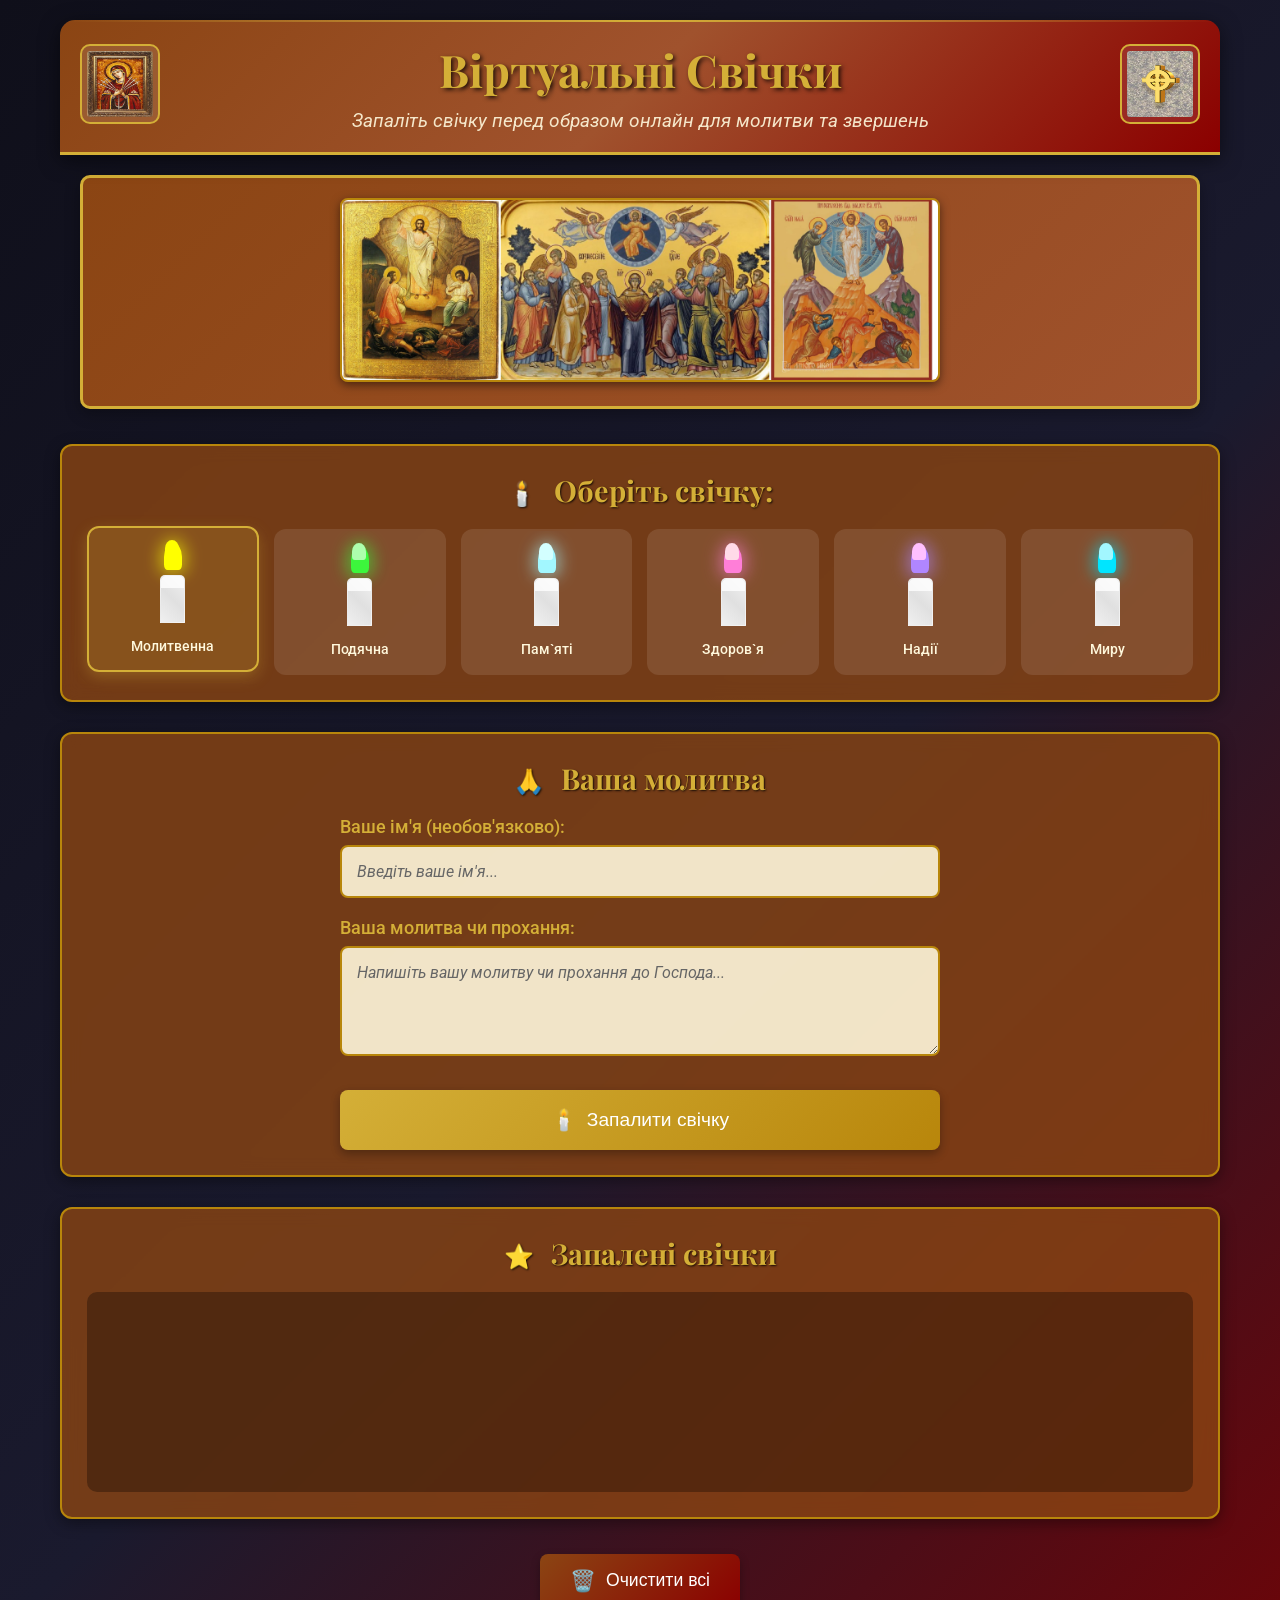
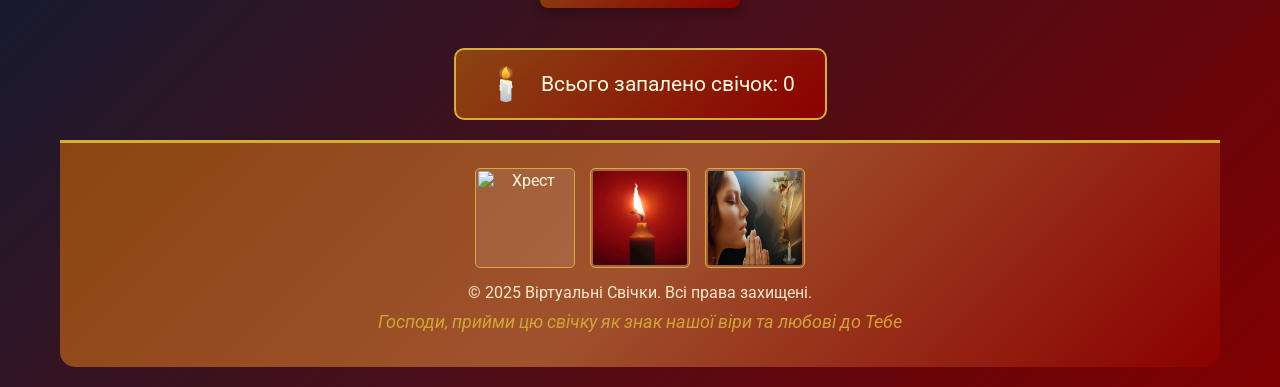
==== index.html @ 65f0df46 "Add files via upload" ====
<!DOCTYPE html>
<html lang="uk">
<head>
    <meta charset="UTF-8">
    <meta name="viewport" content="width=device-width, initial-scale=1.0">
    <title>Віртуальні Свічки - Онлайн Молитва</title>
    <link rel="stylesheet" href="style.css">
    <link href="https://fonts.googleapis.com/css2?family=Playfair+Display:wght@400;600;700&family=Roboto:wght@300;400;500&display=swap" rel="stylesheet">
</head>
<body>
    <div class="background-gif"></div>
    <div class="container">
        <header>
            <div class="header-content">
                <div class="icon-left">
                    <!-- Первая ікона-->
                    <img src="ikona.jpg" alt="Ікона" class="church-icon">
                </div>
                <div class="header-text">
                    <h1>Віртуальні Свічки</h1>
                    <p>Запаліть свічку перед образом онлайн для молитви та звершень</p>
                </div>
                <div class="icon-right">
                    <!-- Хрест 1-->
                    <img src="hrest2.gif" alt="Хрест" class="church-icon">
                </div>
            </div>
        </header>
        <main>
            <div class="icon-banner">
                <!-- Святой образ-->
                <img src="svytoiobraz.jpg" alt="Святий образ" class="holy-icon-gif">
            </div>

            <div class="candle-selection">
                <h2><span class="icon">🕯️</span> Оберіть свічку:</h2>
                <div class="candle-types" id="candleTypes">
                </div>
            </div>

            <div class="prayer-section">
                <div class="prayer-form">
                    <h3><span class="icon">🙏</span> Ваша молитва</h3>
                    <div class="form-group">
                        <label for="userName">Ваше ім'я (необов'язково):</label>
                        <input type="text" id="userName" placeholder="Введіть ваше ім'я...">
                    </div>
                    <div class="form-group">
                        <label for="candleMessage">Ваша молитва чи прохання:</label>
                        <textarea id="candleMessage" placeholder="Напишіть вашу молитву чи прохання до Господа..." rows="4"></textarea>
                    </div>
                    <button id="addCandleBtn" class="btn btn-prayer">
                        <span class="btn-icon">🕯️</span>
                        Запалити свічку
                    </button>
                </div>
            </div>

            <div class="candles-section">
                <h3><span class="icon">⭐</span> Запалені свічки</h3>
                <div class="candles-container" id="candlesContainer">
                </div>
            </div>

            <div class="controls">
                <button id="resetBtn" class="btn btn-secondary">
                    <span class="btn-icon">🗑️</span>
                    Очистити всі
                </button>
            </div>

            <div class="counter">
                <div class="counter-icon">🕯️</div>
                <p>Всього запалено свічок: <span id="candleCount">0</span></p>
            </div>
        </main>

        <footer>
            <div class="footer-content">
                <div class="footer-icons">
                    <!-- Три маленьких-->
                    <img src="hrest3.wbp.webp" alt="Хрест" class="small-icon">
                    <img src="candle.gif" alt="Свічка" class="small-icon">
                    <img src="swear.gif" alt="Молитва" class="small-icon">
                </div>
                <p>© 2025 Віртуальні Свічки. Всі права захищені.</p>
                <p class="prayer-text">Господи, прийми цю свічку як знак нашої віри та любові до Тебе</p>
            </div>
        </footer>
    </div>
    <script src="script.js"></script>
</body>
</html>
---- style.css ----
* {
    margin: 0;
    padding: 0;
    box-sizing: border-box;
}

:root {
    --gold: #D4AF37;
    --dark-gold: #B8860B;
    --wood: #8B4513;
    --light-wood: #A0522D;
    --dark-red: #8B0000;
    --maroon: #800000;
    --cream: #FFF8DC;
    --light-cream: #FFFEF0;
    --dark-blue: #1a1a2e;
    --darker-blue: #0f0f1a;
}

body {
    font-family: 'Roboto', sans-serif;
    background: linear-gradient(135deg, var(--darker-blue) 0%, var(--dark-blue) 50%, var(--maroon) 100%);
    color: var(--cream);
    min-height: 100vh;
    position: relative;
    overflow-x: hidden;
}

/* Фонова гіфка */
.background-gif {
    position: fixed;
    top: 0;
    left: 0;
    width: 100%;
    height: 100%;
    background: url('https://via.placeholder.com/1920x1080/1a1a2e/8B4513?text=Church+Background+GIF') center/cover no-repeat;
    opacity: 0.1;
    z-index: -1;
    pointer-events: none;
}

.container {
    max-width: 1200px;
    width: 100%;
    margin: 0 auto;
    display: flex;
    flex-direction: column;
    min-height: 100vh;
    position: relative;
    z-index: 1;
}

/* Хедер */
header {
    background: linear-gradient(135deg, var(--wood) 0%, var(--light-wood) 50%, var(--dark-red) 100%);
    margin: 20px 20px 0;
    padding: 20px;
    border-radius: 15px 15px 0 0;
    border-bottom: 3px solid var(--gold);
    box-shadow: 0 5px 20px rgba(0, 0, 0, 0.5);
    position: relative;
    overflow: hidden;
}

header::before {
    content: '';
    position: absolute;
    top: 0;
    left: 0;
    right: 0;
    height: 2px;
    background: linear-gradient(90deg, transparent, var(--gold), transparent);
}

.header-content {
    display: flex;
    align-items: center;
    justify-content: space-between;
    text-align: center;
}

.header-text h1 {
    font-family: 'Playfair Display', serif;
    font-size: 2.8rem;
    margin-bottom: 10px;
    color: var(--gold);
    text-shadow: 2px 2px 4px rgba(0, 0, 0, 0.8);
    font-weight: 700;
}

.header-text p {
    font-size: 1.2rem;
    opacity: 0.9;
    font-style: italic;
}

.church-icon {
    width: 80px;
    height: 80px;
    border-radius: 10px;
    border: 2px solid var(--gold);
    padding: 5px;
    background: rgba(255, 255, 255, 0.1);
}

/* Банер з іконою */
.icon-banner {
    background: linear-gradient(135deg, var(--wood) 0%, var(--light-wood) 100%);
    margin: 20px;
    padding: 20px;
    border-radius: 10px;
    text-align: center;
    border: 3px solid var(--gold);
    box-shadow: 0 5px 15px rgba(0, 0, 0, 0.3);
}

.holy-icon-gif {
    max-width: 600px;
    max-height: 600px;
    border-radius: 8px;
    border: 2px solid var(--dark-gold);
    box-shadow: 0 3px 10px rgba(0, 0, 0, 0.5);
}

/* Основні секції */
main {
    flex: 1;
    display: flex;
    flex-direction: column;
    padding: 0 20px;
}

.candle-selection, .prayer-section, .candles-section {
    background: rgba(139, 69, 19, 0.8);
    margin: 15px 0;
    padding: 25px;
    border-radius: 12px;
    border: 2px solid var(--dark-gold);
    box-shadow: 0 4px 15px rgba(0, 0, 0, 0.4);
    backdrop-filter: blur(10px);
}

.candle-selection h2, .prayer-section h3, .candles-section h3 {
    font-family: 'Playfair Display', serif;
    color: var(--gold);
    margin-bottom: 20px;
    text-align: center;
    font-size: 1.8rem;
    text-shadow: 1px 1px 2px rgba(0, 0, 0, 0.8);
}

.icon {
    margin-right: 10px;
    font-size: 1.5rem;
}

/* Вибор свічок */
.candle-types {
    display: grid;
    grid-template-columns: repeat(auto-fit, minmax(120px, 1fr));
    gap: 15px;
    margin-top: 20px;
}

.candle-type {
    display: flex;
    flex-direction: column;
    align-items: center;
    cursor: pointer;
    padding: 15px;
    border-radius: 12px;
    transition: all 0.3s ease;
    border: 2px solid transparent;
    background: rgba(255, 255, 255, 0.1);
    position: relative;
    overflow: hidden;
}

.candle-type::before {
    content: '';
    position: absolute;
    top: 0;
    left: -100%;
    width: 100%;
    height: 100%;
    background: linear-gradient(90deg, transparent, rgba(255, 255, 255, 0.2), transparent);
    transition: left 0.5s;
}

.candle-type:hover::before {
    left: 100%;
}

.candle-type:hover {
    transform: translateY(-5px);
    border-color: var(--gold);
    background: rgba(255, 215, 0, 0.1);
}

.candle-type.active {
    border-color: var(--gold);
    background: rgba(212, 175, 55, 0.2);
    transform: translateY(-3px);
    box-shadow: 0 5px 15px rgba(212, 175, 55, 0.3);
}

.candle-preview {
    position: relative;
    width: 50px;
    height: 80px;
    margin-bottom: 10px;
    display: flex;
    flex-direction: column;
    align-items: center;
    justify-content: flex-end;
}

.candle-flame-preview {
    width: 18px;
    height: 35px;
    border-radius: 50% 50% 20% 20%;
    position: relative;
    animation: church-flicker 2s infinite alternate;
    margin-bottom: 5px;
    filter: brightness(1.2);
}

.candle-body-preview {
    width: 25px;
    height: 60px;
    border-radius: 5px 5px 0 0;
    background: linear-gradient(45deg, #f0f0f0, #e0e0e0, #f0f0f0);
    position: relative;
    border: 1px solid rgba(255, 255, 255, 0.3);
}

.candle-body-preview::before {
    content: '';
    position: absolute;
    top: 0;
    left: 0;
    width: 100%;
    height: 12px;
    background: rgba(255, 255, 255, 0.8);
    border-radius: 5px 5px 0 0;
}

.candle-name {
    font-size: 0.9rem;
    text-align: center;
    font-weight: 500;
    color: var(--cream);
    margin-top: 5px;
}

/* Форма молитви */
.prayer-form {
    max-width: 600px;
    margin: 0 auto;
}

.form-group {
    margin-bottom: 20px;
}

.form-group label {
    display: block;
    margin-bottom: 8px;
    font-weight: 500;
    color: var(--gold);
    font-size: 1.1rem;
}

.form-group input,
.form-group textarea {
    width: 100%;
    padding: 15px;
    border-radius: 8px;
    border: 2px solid var(--dark-gold);
    background: rgba(255, 248, 220, 0.9);
    color: #333;
    font-size: 1rem;
    transition: all 0.3s;
    font-family: 'Roboto', sans-serif;
}

.form-group input:focus,
.form-group textarea:focus {
    outline: none;
    border-color: var(--gold);
    background: var(--light-cream);
    box-shadow: 0 0 10px rgba(212, 175, 55, 0.5);
}

.form-group input::placeholder,
.form-group textarea::placeholder {
    color: #666;
    font-style: italic;
}

/* Кнопки */
.btn {
    background: linear-gradient(135deg, var(--gold) 0%, var(--dark-gold) 100%);
    color: #fff;
    border: none;
    padding: 15px 30px;
    border-radius: 8px;
    font-size: 1.1rem;
    cursor: pointer;
    transition: all 0.3s;
    box-shadow: 0 4px 10px rgba(0, 0, 0, 0.3);
    font-weight: 500;
    display: inline-flex;
    align-items: center;
    justify-content: center;
    gap: 10px;
}

.btn:hover {
    background: linear-gradient(135deg, var(--dark-gold) 0%, var(--gold) 100%);
    transform: translateY(-2px);
    box-shadow: 0 6px 15px rgba(0, 0, 0, 0.4);
}

.btn-secondary {
    background: linear-gradient(135deg, var(--wood) 0%, var(--dark-red) 100%);
}

.btn-secondary:hover {
    background: linear-gradient(135deg, var(--dark-red) 0%, var(--wood) 100%);
}

.btn-prayer {
    width: 100%;
    font-size: 1.2rem;
    padding: 18px;
    margin-top: 10px;
}

.btn-icon {
    font-size: 1.3rem;
}

/* Контейнер свічок */
.candles-container {
    display: grid;
    grid-template-columns: repeat(auto-fill, minmax(80px, 1fr));
    gap: 25px;
    margin-top: 20px;
    padding: 20px;
    background: rgba(0, 0, 0, 0.3);
    border-radius: 10px;
    min-height: 200px;
    align-items: end;
}

.candle {
    position: relative;
    display: flex;
    flex-direction: column;
    align-items: center;
    transition: transform 0.3s;
    cursor: pointer;
}

.candle:hover {
    transform: translateY(-5px);
}

.candle-body {
    width: 25px;
    height: 80px;
    background: linear-gradient(45deg, #f0f0f0, #e0e0e0, #f0f0f0);
    border-radius: 5px 5px 0 0;
    position: relative;
    z-index: 1;
    border: 1px solid rgba(255, 255, 255, 0.3);
}

.candle-body::before {
    content: '';
    position: absolute;
    top: 0;
    left: 0;
    width: 100%;
    height: 15px;
    background: rgba(255, 255, 255, 0.8);
    border-radius: 5px 5px 0 0;
}

.candle-flame {
    width: 12px;
    height: 25px;
    border-radius: 50% 50% 20% 20%;
    position: relative;
    animation: church-flicker 1.5s infinite alternate;
    z-index: 2;
    margin-bottom: 5px;
    filter: brightness(1.1);
}

.candle-flame::before {
    content: '';
    position: absolute;
    top: -3px;
    left: 1px;
    width: 10px;
    height: 12px;
    border-radius: 50% 50% 20% 20%;
    animation: church-flicker-inner 1s infinite alternate;
}

.candle-info {
    position: absolute;
    bottom: -80px;
    background: rgba(0, 0, 0, 0.9);
    padding: 12px;
    border-radius: 8px;
    font-size: 0.8rem;
    max-width: 180px;
    text-align: center;
    opacity: 0;
    transition: opacity 0.3s;
    z-index: 10;
    border: 1px solid var(--gold);
    backdrop-filter: blur(5px);
}

.candle-info .name {
    font-weight: bold;
    color: var(--gold);
    margin-bottom: 5px;
    font-size: 0.9rem;
}

.candle-info .message {
    font-style: italic;
    line-height: 1.3;
    color: var(--cream);
}

.candle:hover .candle-info {
    opacity: 1;
}

/* Анімації */
@keyframes church-flicker {
    0%, 100% {
        transform: scaleY(1) translateY(0);
        filter: brightness(1.1);
    }
    25% {
        transform: scaleY(1.05) translateY(-1px);
        filter: brightness(1.2);
    }
    50% {
        transform: scaleY(0.95) translateY(1px);
        filter: brightness(1);
    }
    75% {
        transform: scaleY(1.1) translateY(-2px);
        filter: brightness(1.3);
    }
}

@keyframes church-flicker-inner {
    0%, 100% {
        opacity: 0.7;
        transform: scale(0.9);
    }
    50% {
        opacity: 1;
        transform: scale(1);
    }
}

/* Контроли та лічильник */
.controls {
    display: flex;
    justify-content: center;
    margin: 20px 0;
}

.counter {
    text-align: center;
    margin: 20px 0;
    font-size: 1.3rem;
    background: linear-gradient(135deg, var(--wood) 0%, var(--dark-red) 100%);
    padding: 15px 30px;
    border-radius: 10px;
    border: 2px solid var(--gold);
    display: inline-flex;
    align-items: center;
    gap: 15px;
    margin-left: auto;
    margin-right: auto;
}

.counter-icon {
    font-size: 2rem;
}

/* Футер */
footer {
    background: linear-gradient(135deg, var(--wood) 0%, var(--light-wood) 50%, var(--dark-red) 100%);
    margin: 0 20px 20px;
    padding: 25px;
    border-radius: 0 0 15px 15px;
    border-top: 3px solid var(--gold);
    text-align: center;
}

.footer-content p {
    margin: 10px 0;
    opacity: 0.9;
}

.prayer-text {
    font-style: italic;
    color: var(--gold);
    font-size: 1.1rem;
    margin-top: 15px;
}

.footer-icons {
    display: flex;
    justify-content: center;
    gap: 15px;
    margin-bottom: 15px;
    
}
.small-icon {
    width: 100px;
    height: 100px;
    border-radius: 5px;
    border: 1px solid var(--gold);
    padding: 2px;
    background: rgba(255, 255, 255, 0.1);
}

/* Адаптивність */
@media (max-width: 768px) {
    .header-content {
        flex-direction: column;
        gap: 15px;
    }
    
    .header-text h1 {
        font-size: 2.2rem;
    }
    
    .candle-types {
        grid-template-columns: repeat(auto-fit, minmax(100px, 1fr));
        gap: 10px;
    }
    
    .candle-preview {
        width: 40px;
        height: 65px;
    }
    
    .candle-flame-preview {
        width: 15px;
        height: 28px;
    }
    
    .candle-body-preview {
        width: 20px;
        height: 50px;
    }
    
    .candles-container {
        grid-template-columns: repeat(auto-fill, minmax(60px, 1fr));
        gap: 15px;
    }
}
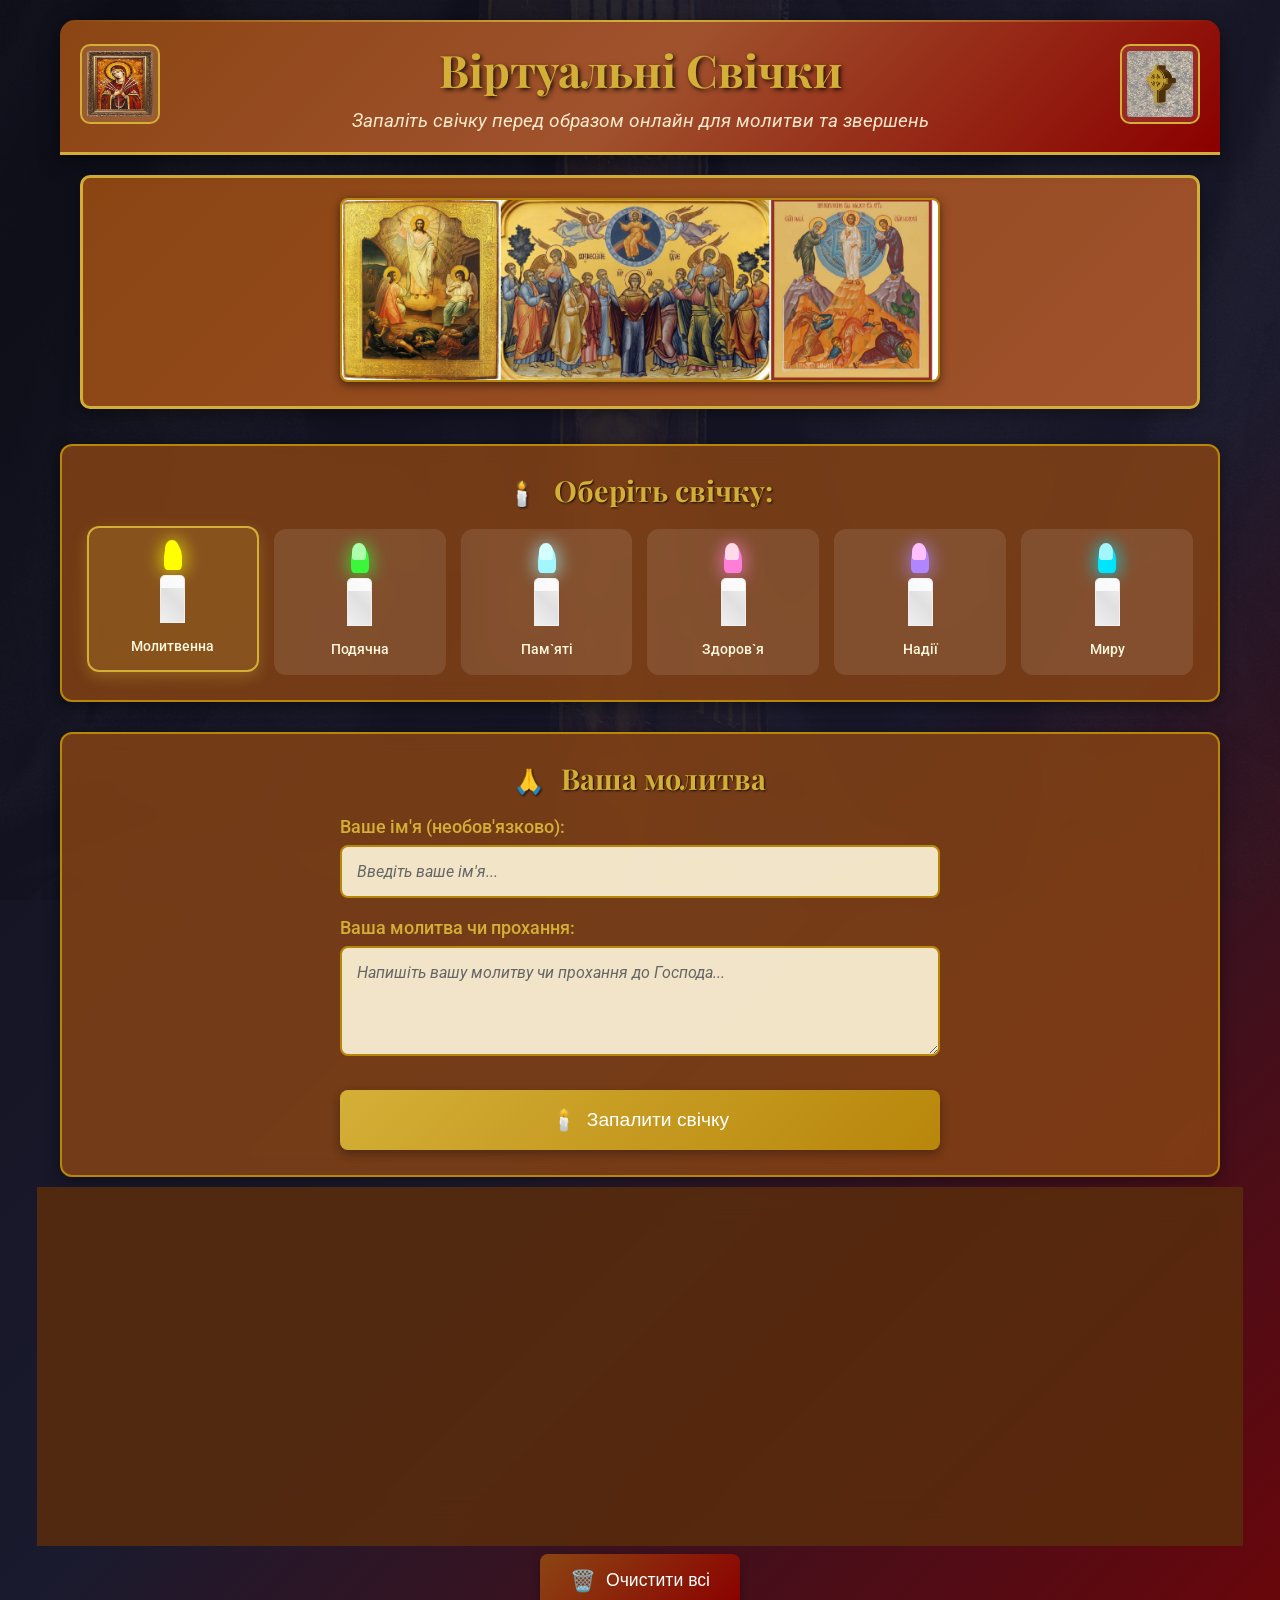
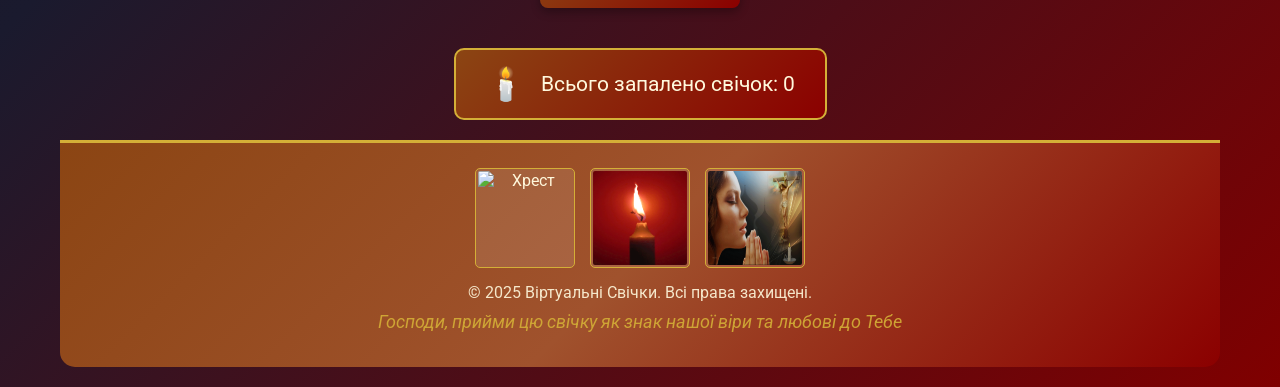
==== commit f126668a: "Add files via upload" ====
--- a/index.html
+++ b/index.html
@@ -14,7 +14,7 @@
             <div class="header-content">
                 <div class="icon-left">
                     <!-- Первая ікона-->
-                    <img src="ikona.jpg" alt="Ікона" class="church-icon">
+                    <img src="images/ikona.jpg" alt="Ікона" class="church-icon">
                 </div>
                 <div class="header-text">
                     <h1>Віртуальні Свічки</h1>
@@ -22,14 +22,14 @@
                 </div>
                 <div class="icon-right">
                     <!-- Хрест 1-->
-                    <img src="hrest2.gif" alt="Хрест" class="church-icon">
+                    <img src="images/hrest2.gif" alt="Хрест" class="church-icon">
                 </div>
             </div>
         </header>
         <main>
             <div class="icon-banner">
                 <!-- Святой образ-->
-                <img src="svytoiobraz.jpg" alt="Святий образ" class="holy-icon-gif">
+                <img src="images/svytoiobraz.jpg" alt="Святий образ" class="holy-icon-gif">
             </div>
 
             <div class="candle-selection">
@@ -79,9 +79,9 @@
             <div class="footer-content">
                 <div class="footer-icons">
                     <!-- Три маленьких-->
-                    <img src="hrest3.wbp.webp" alt="Хрест" class="small-icon">
-                    <img src="candle.gif" alt="Свічка" class="small-icon">
-                    <img src="swear.gif" alt="Молитва" class="small-icon">
+                    <img src="images/hrest3.wbp.webp" alt="Хрест" class="small-icon">
+                    <img src="images/candle.gif" alt="Свічка" class="small-icon">
+                    <img src="images/swear.gif" alt="Молитва" class="small-icon">
                 </div>
                 <p>© 2025 Віртуальні Свічки. Всі права захищені.</p>
                 <p class="prayer-text">Господи, прийми цю свічку як знак нашої віри та любові до Тебе</p>
--- a/style.css
+++ b/style.css
@@ -33,7 +33,7 @@
     left: 0;
     width: 100%;
     height: 100%;
-    background: url('https://via.placeholder.com/1920x1080/1a1a2e/8B4513?text=Church+Background+GIF') center/cover no-repeat;
+    background: url('images/hrest.jpg') center/cover no-repeat;
     opacity: 0.1;
     z-index: -1;
     pointer-events: none;
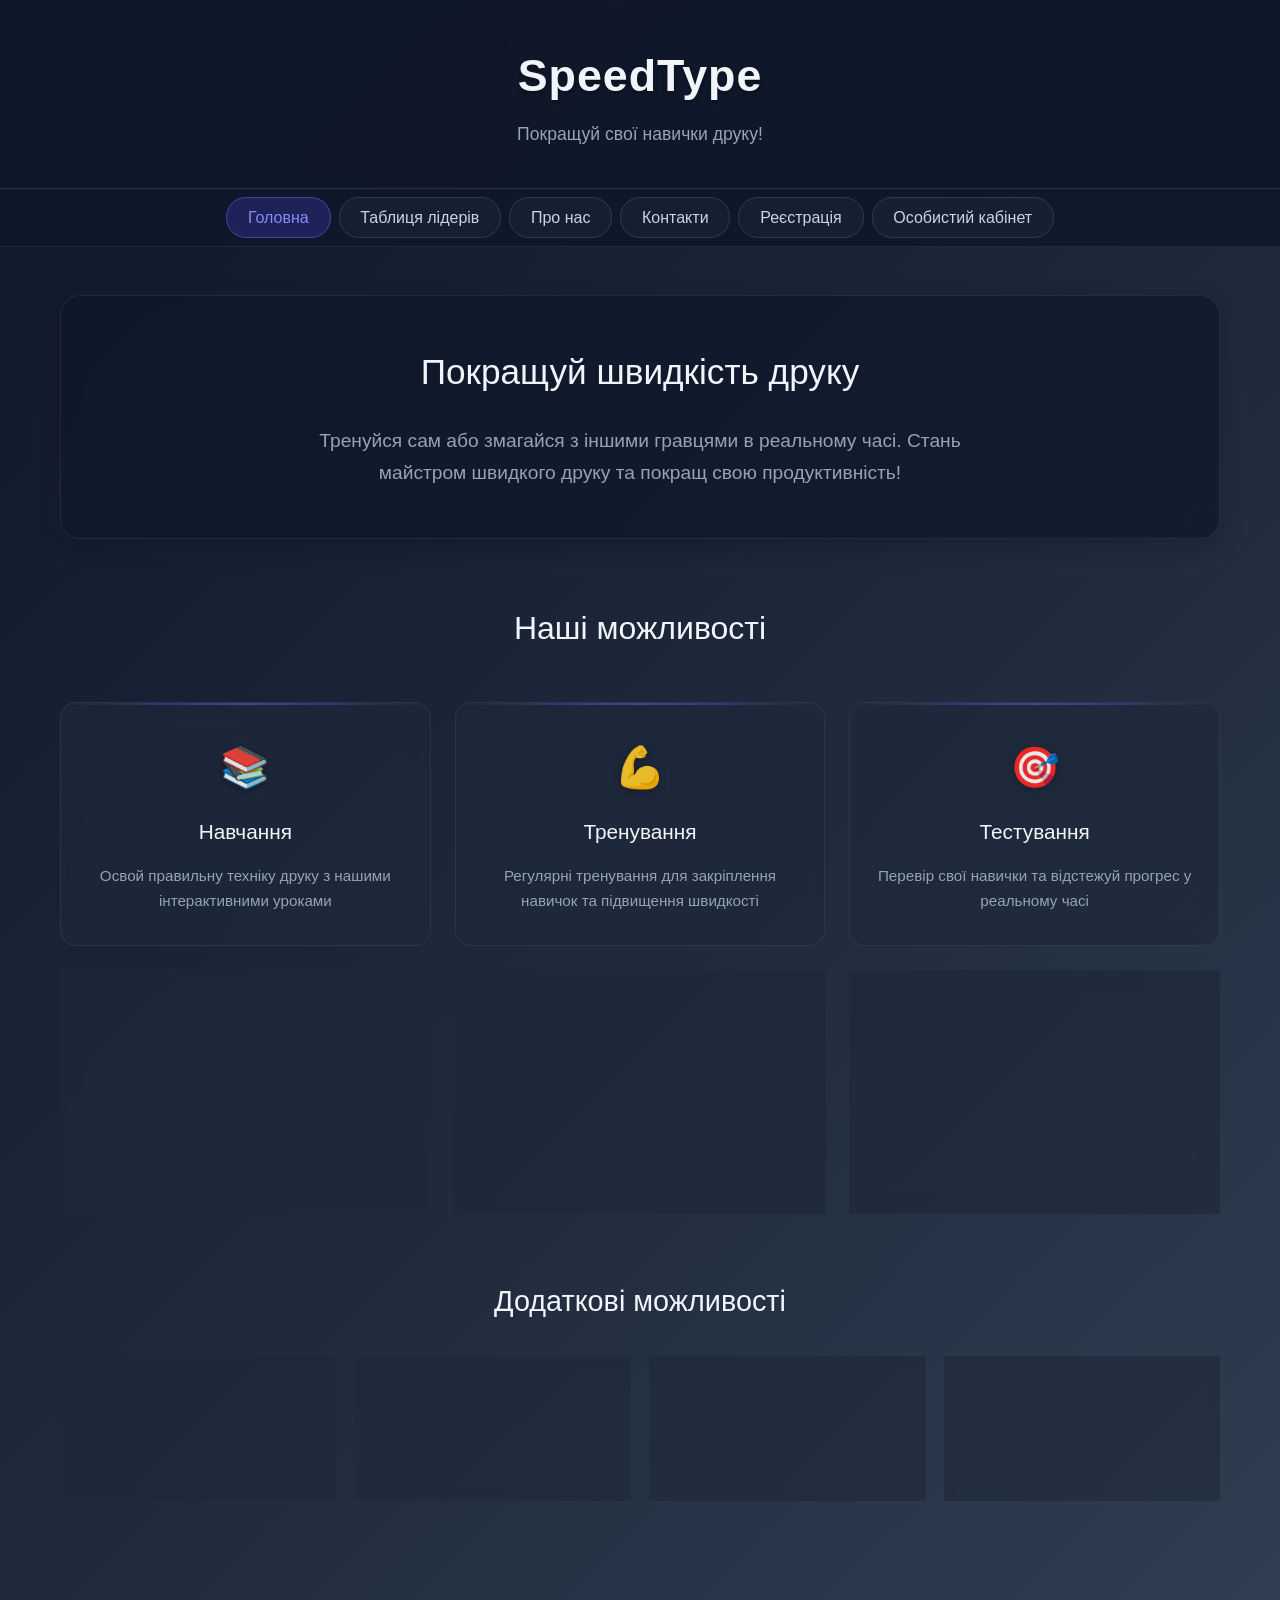
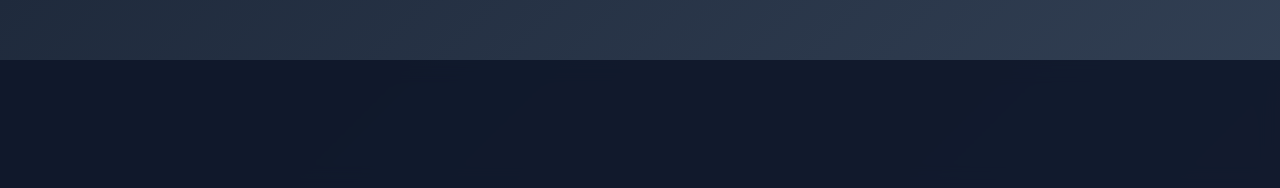
==== commit 73a462e0: "Add files via upload" ====
--- a/index.html
+++ b/index.html
@@ -3,91 +3,114 @@
 <head>
     <meta charset="UTF-8">
     <meta name="viewport" content="width=device-width, initial-scale=1.0">
-    <title>Віртуальні Свічки - Онлайн Молитва</title>
+    <title>SpeedType - Покращуй свої навички друку!</title>
     <link rel="stylesheet" href="style.css">
-    <link href="https://fonts.googleapis.com/css2?family=Playfair+Display:wght@400;600;700&family=Roboto:wght@300;400;500&display=swap" rel="stylesheet">
 </head>
 <body>
-    <div class="background-gif"></div>
-    <div class="container">
-        <header>
-            <div class="header-content">
-                <div class="icon-left">
-                    <!-- Первая ікона-->
-                    <img src="images/ikona.jpg" alt="Ікона" class="church-icon">
+    <!-- Шапка сайту -->
+    <header>
+        <div class="container">
+            <h1 class="site-title">SpeedType</h1>
+            <p class="site-subtitle">Покращуй свої навички друку!</p>
+        </div>
+    </header>
+
+    <!-- Навігаційне меню -->
+    <nav class="main-nav">
+        <div class="container">
+            <ul class="nav-menu">
+                <li><a href="#" class="nav-link active">Головна</a></li>
+                <li><a href="#" class="nav-link">Таблиця лідерів</a></li>
+                <li><a href="#" class="nav-link">Про нас</a></li>
+                <li><a href="#" class="nav-link">Контакти</a></li>
+                <li><a href="#" class="nav-link">Реєстрація</a></li>
+                <li><a href="#" class="nav-link">Особистий кабінет</a></li>
+            </ul>
+        </div>
+    </nav>
+
+    <!-- Головний контент -->
+    <main class="main-content">
+        <div class="container">
+            <!-- Герой секція -->
+            <section class="hero">
+                <h2>Покращуй швидкість друку</h2>
+                <p class="hero-description">
+                    Тренуйся сам або змагайся з іншими гравцями в реальному часі. 
+                    Стань майстром швидкого друку та покращ свою продуктивність!
+                </p>
+            </section>
+
+            <!-- Можливості -->
+            <section class="features">
+                <h2>Наші можливості</h2>
+                <div class="features-grid">
+                    <div class="feature-card">
+                        <div class="feature-icon">📚</div>
+                        <h3>Навчання</h3>
+                        <p>Освой правильну техніку друку з нашими інтерактивними уроками</p>
+                    </div>
+                    <div class="feature-card">
+                        <div class="feature-icon">💪</div>
+                        <h3>Тренування</h3>
+                        <p>Регулярні тренування для закріплення навичок та підвищення швидкості</p>
+                    </div>
+                    <div class="feature-card">
+                        <div class="feature-icon">🎯</div>
+                        <h3>Тестування</h3>
+                        <p>Перевір свої навички та відстежуй прогрес у реальному часі</p>
+                    </div>
+                    <div class="feature-card">
+                        <div class="feature-icon">🏆</div>
+                        <h3>Гра з іншими</h3>
+                        <p>Змагайся з гравцями з усього світу в захоплюючих дуелях</p>
+                    </div>
+                    <div class="feature-card">
+                        <div class="feature-icon">📊</div>
+                        <h3>Статистика</h3>
+                        <p>Детальна статистика твоїх успіхів та рекомендації для покращення</p>
+                    </div>
+                    <div class="feature-card">
+                        <div class="feature-icon">🎮</div>
+                        <h3>Різні режими</h3>
+                        <p>Класичний, на час, з перешкодами та багато інших цікавих режимів</p>
+                    </div>
                 </div>
-                <div class="header-text">
-                    <h1>Віртуальні Свічки</h1>
-                    <p>Запаліть свічку перед образом онлайн для молитви та звершень</p>
+            </section>
+
+            <!-- Додаткові можливості -->
+            <section class="additional-features">
+                <h2>Додаткові можливості</h2>
+                <div class="additional-grid">
+                    <div class="additional-card">
+                        <h4>🌙 Нічний режим</h4>
+                        <p>Зручне темне оформлення для роботи ввечері</p>
+                    </div>
+                    <div class="additional-card">
+                        <h4>📱 Адаптивність</h4>
+                        <p>Грай з будь-якого пристрою - комп'ютера, планшета чи телефона</p>
+                    </div>
+                    <div class="additional-card">
+                        <h4>🏅 Досягнення</h4>
+                        <p>Збирай нагороди та відкривай нові рівні майстерності</p>
+                    </div>
+                    <div class="additional-card">
+                        <h4>👥 Турніри</h4>
+                        <p>Беріть участь у щотижневих турнірах та вигравайте призи</p>
+                    </div>
                 </div>
-                <div class="icon-right">
-                    <!-- Хрест 1-->
-                    <img src="images/hrest2.gif" alt="Хрест" class="church-icon">
-                </div>
+            </section>
+        </div>
+    </main>
+
+    <!-- Футер -->
+    <footer class="footer">
+        <div class="container">
+            <div class="footer-content">
+                <p>&copy; 2025 SpeedType. Усі права захищені.</p>
+                <p>Покращуй свої навички разом з нами!</p>
             </div>
-        </header>
-        <main>
-            <div class="icon-banner">
-                <!-- Святой образ-->
-                <img src="images/svytoiobraz.jpg" alt="Святий образ" class="holy-icon-gif">
-            </div>
-
-            <div class="candle-selection">
-                <h2><span class="icon">🕯️</span> Оберіть свічку:</h2>
-                <div class="candle-types" id="candleTypes">
-                </div>
-            </div>
-
-            <div class="prayer-section">
-                <div class="prayer-form">
-                    <h3><span class="icon">🙏</span> Ваша молитва</h3>
-                    <div class="form-group">
-                        <label for="userName">Ваше ім'я (необов'язково):</label>
-                        <input type="text" id="userName" placeholder="Введіть ваше ім'я...">
-                    </div>
-                    <div class="form-group">
-                        <label for="candleMessage">Ваша молитва чи прохання:</label>
-                        <textarea id="candleMessage" placeholder="Напишіть вашу молитву чи прохання до Господа..." rows="4"></textarea>
-                    </div>
-                    <button id="addCandleBtn" class="btn btn-prayer">
-                        <span class="btn-icon">🕯️</span>
-                        Запалити свічку
-                    </button>
-                </div>
-            </div>
-
-            <div class="candles-section">
-                <h3><span class="icon">⭐</span> Запалені свічки</h3>
-                <div class="candles-container" id="candlesContainer">
-                </div>
-            </div>
-
-            <div class="controls">
-                <button id="resetBtn" class="btn btn-secondary">
-                    <span class="btn-icon">🗑️</span>
-                    Очистити всі
-                </button>
-            </div>
-
-            <div class="counter">
-                <div class="counter-icon">🕯️</div>
-                <p>Всього запалено свічок: <span id="candleCount">0</span></p>
-            </div>
-        </main>
-
-        <footer>
-            <div class="footer-content">
-                <div class="footer-icons">
-                    <!-- Три маленьких-->
-                    <img src="images/hrest3.wbp.webp" alt="Хрест" class="small-icon">
-                    <img src="images/candle.gif" alt="Свічка" class="small-icon">
-                    <img src="images/swear.gif" alt="Молитва" class="small-icon">
-                </div>
-                <p>© 2025 Віртуальні Свічки. Всі права захищені.</p>
-                <p class="prayer-text">Господи, прийми цю свічку як знак нашої віри та любові до Тебе</p>
-            </div>
-        </footer>
-    </div>
-    <script src="script.js"></script>
+        </div>
+    </footer>
 </body>
 </html>
--- a/style.css
+++ b/style.css
@@ -1,576 +1,322 @@
+/* Базові стилі */
 * {
     margin: 0;
     padding: 0;
     box-sizing: border-box;
 }
 
-:root {
-    --gold: #D4AF37;
-    --dark-gold: #B8860B;
-    --wood: #8B4513;
-    --light-wood: #A0522D;
-    --dark-red: #8B0000;
-    --maroon: #800000;
-    --cream: #FFF8DC;
-    --light-cream: #FFFEF0;
-    --dark-blue: #1a1a2e;
-    --darker-blue: #0f0f1a;
-}
-
 body {
-    font-family: 'Roboto', sans-serif;
-    background: linear-gradient(135deg, var(--darker-blue) 0%, var(--dark-blue) 50%, var(--maroon) 100%);
-    color: var(--cream);
+    font-family: 'Segoe UI', Tahoma, Geneva, Verdana, sans-serif;
+    line-height: 1.6;
+    color: #e2e8f0;
+    background: linear-gradient(135deg, #0f172a 0%, #1e293b 50%, #334155 100%);
     min-height: 100vh;
-    position: relative;
-    overflow-x: hidden;
-}
-
-/* Фонова гіфка */
-.background-gif {
-    position: fixed;
-    top: 0;
-    left: 0;
-    width: 100%;
-    height: 100%;
-    background: url('images/hrest.jpg') center/cover no-repeat;
-    opacity: 0.1;
-    z-index: -1;
-    pointer-events: none;
 }
 
 .container {
     max-width: 1200px;
-    width: 100%;
     margin: 0 auto;
+    padding: 0 20px;
+}
+
+/* Шапка */
+header {
+    background: rgba(15, 23, 42, 0.9);
+    padding: 2.5rem 0;
+    text-align: center;
+    backdrop-filter: blur(10px);
+    border-bottom: 1px solid rgba(100, 116, 139, 0.3);
+}
+
+.site-title {
+    font-size: 2.8rem;
+    font-weight: 600;
+    color: #f1f5f9;
+    margin-bottom: 0.5rem;
+    letter-spacing: 1px;
+    text-shadow: 0 2px 4px rgba(0, 0, 0, 0.3);
+}
+
+.site-subtitle {
+    font-size: 1.1rem;
+    color: #94a3b8;
+    font-weight: 400;
+}
+
+/* Навігація */
+.main-nav {
+    background: rgba(15, 23, 42, 0.85);
+    backdrop-filter: blur(15px);
+    border-bottom: 1px solid rgba(100, 116, 139, 0.2);
+    position: sticky;
+    top: 0;
+    z-index: 100;
+}
+
+.nav-menu {
     display: flex;
-    flex-direction: column;
-    min-height: 100vh;
-    position: relative;
-    z-index: 1;
-}
-
-/* Хедер */
-header {
-    background: linear-gradient(135deg, var(--wood) 0%, var(--light-wood) 50%, var(--dark-red) 100%);
-    margin: 20px 20px 0;
-    padding: 20px;
-    border-radius: 15px 15px 0 0;
-    border-bottom: 3px solid var(--gold);
-    box-shadow: 0 5px 20px rgba(0, 0, 0, 0.5);
+    justify-content: center;
+    list-style: none;
+    padding: 1rem 0;
+    flex-wrap: wrap;
+    gap: 0.5rem;
+}
+
+.nav-link {
+    text-decoration: none;
+    color: #cbd5e1;
+    padding: 0.7rem 1.3rem;
+    border-radius: 20px;
+    transition: all 0.3s ease;
+    font-weight: 500;
+    border: 1px solid rgba(100, 116, 139, 0.3);
+    background: rgba(30, 41, 59, 0.5);
+}
+
+.nav-link:hover {
+    background: rgba(79, 70, 229, 0.2);
+    color: #a5b4fc;
+    border-color: rgba(99, 102, 241, 0.4);
+    transform: translateY(-1px);
+}
+
+.nav-link.active {
+    background: rgba(79, 70, 229, 0.25);
+    color: #818cf8;
+    border-color: rgba(99, 102, 241, 0.5);
+}
+
+/* Головний контент */
+.main-content {
+    padding: 3rem 0;
+}
+
+/* Герой секція */
+.hero {
+    text-align: center;
+    margin-bottom: 4rem;
+    background: rgba(15, 23, 42, 0.7);
+    padding: 3rem 2rem;
+    border-radius: 20px;
+    backdrop-filter: blur(10px);
+    border: 1px solid rgba(100, 116, 139, 0.2);
+    box-shadow: 0 8px 25px rgba(0, 0, 0, 0.2);
+}
+
+.hero h2 {
+    font-size: 2.2rem;
+    color: #f1f5f9;
+    margin-bottom: 1.5rem;
+    font-weight: 500;
+}
+
+.hero-description {
+    font-size: 1.2rem;
+    color: #94a3b8;
+    max-width: 700px;
+    margin: 0 auto;
+    line-height: 1.7;
+}
+
+/* Сітка можливостей */
+.features {
+    margin-bottom: 4rem;
+}
+
+.features h2 {
+    text-align: center;
+    font-size: 2rem;
+    color: #f1f5f9;
+    margin-bottom: 3rem;
+    font-weight: 500;
+}
+
+.features-grid {
+    display: grid;
+    grid-template-columns: repeat(auto-fit, minmax(320px, 1fr));
+    gap: 1.5rem;
+    margin-bottom: 3rem;
+}
+
+.feature-card {
+    background: rgba(30, 41, 59, 0.7);
+    padding: 2rem 1.5rem;
+    border-radius: 16px;
+    text-align: center;
+    backdrop-filter: blur(10px);
+    border: 1px solid rgba(100, 116, 139, 0.2);
+    transition: all 0.3s ease;
     position: relative;
     overflow: hidden;
 }
 
-header::before {
+.feature-card::before {
     content: '';
     position: absolute;
     top: 0;
     left: 0;
     right: 0;
     height: 2px;
-    background: linear-gradient(90deg, transparent, var(--gold), transparent);
-}
-
-.header-content {
-    display: flex;
-    align-items: center;
-    justify-content: space-between;
-    text-align: center;
-}
-
-.header-text h1 {
-    font-family: 'Playfair Display', serif;
-    font-size: 2.8rem;
-    margin-bottom: 10px;
-    color: var(--gold);
-    text-shadow: 2px 2px 4px rgba(0, 0, 0, 0.8);
-    font-weight: 700;
-}
-
-.header-text p {
-    font-size: 1.2rem;
+    background: linear-gradient(90deg, transparent, rgba(99, 102, 241, 0.5), transparent);
+}
+
+.feature-card:hover {
+    transform: translateY(-5px);
+    background: rgba(30, 41, 59, 0.9);
+    border-color: rgba(99, 102, 241, 0.3);
+    box-shadow: 0 15px 30px rgba(0, 0, 0, 0.3);
+}
+
+.feature-icon {
+    font-size: 2.5rem;
+    margin-bottom: 1rem;
     opacity: 0.9;
-    font-style: italic;
-}
-
-.church-icon {
-    width: 80px;
-    height: 80px;
-    border-radius: 10px;
-    border: 2px solid var(--gold);
-    padding: 5px;
-    background: rgba(255, 255, 255, 0.1);
-}
-
-/* Банер з іконою */
-.icon-banner {
-    background: linear-gradient(135deg, var(--wood) 0%, var(--light-wood) 100%);
-    margin: 20px;
-    padding: 20px;
-    border-radius: 10px;
-    text-align: center;
-    border: 3px solid var(--gold);
-    box-shadow: 0 5px 15px rgba(0, 0, 0, 0.3);
-}
-
-.holy-icon-gif {
-    max-width: 600px;
-    max-height: 600px;
-    border-radius: 8px;
-    border: 2px solid var(--dark-gold);
-    box-shadow: 0 3px 10px rgba(0, 0, 0, 0.5);
-}
-
-/* Основні секції */
-main {
-    flex: 1;
-    display: flex;
-    flex-direction: column;
-    padding: 0 20px;
-}
-
-.candle-selection, .prayer-section, .candles-section {
-    background: rgba(139, 69, 19, 0.8);
-    margin: 15px 0;
-    padding: 25px;
+    filter: drop-shadow(0 2px 4px rgba(0, 0, 0, 0.3));
+}
+
+.feature-card h3 {
+    font-size: 1.3rem;
+    color: #f1f5f9;
+    margin-bottom: 1rem;
+    font-weight: 500;
+}
+
+.feature-card p {
+    color: #94a3b8;
+    line-height: 1.6;
+    font-size: 0.95rem;
+}
+
+/* Додаткові можливості */
+.additional-features {
+    margin-bottom: 3rem;
+}
+
+.additional-features h2 {
+    text-align: center;
+    font-size: 1.8rem;
+    color: #f1f5f9;
+    margin-bottom: 2rem;
+    font-weight: 500;
+}
+
+.additional-grid {
+    display: grid;
+    grid-template-columns: repeat(auto-fit, minmax(250px, 1fr));
+    gap: 1.2rem;
+}
+
+.additional-card {
+    background: rgba(30, 41, 59, 0.6);
+    padding: 1.5rem;
     border-radius: 12px;
-    border: 2px solid var(--dark-gold);
-    box-shadow: 0 4px 15px rgba(0, 0, 0, 0.4);
+    text-align: center;
+    backdrop-filter: blur(5px);
+    border: 1px solid rgba(100, 116, 139, 0.2);
+    transition: all 0.3s ease;
+}
+
+.additional-card:hover {
+    background: rgba(30, 41, 59, 0.8);
+    transform: translateY(-3px);
+    border-color: rgba(99, 102, 241, 0.2);
+}
+
+.additional-card h4 {
+    color: #e2e8f0;
+    margin-bottom: 0.5rem;
+    font-size: 1rem;
+    font-weight: 500;
+}
+
+.additional-card p {
+    color: #94a3b8;
+    font-size: 0.85rem;
+    line-height: 1.5;
+}
+
+/* Футер */
+.footer {
+    background: rgba(15, 23, 42, 0.9);
+    color: #94a3b8;
+    text-align: center;
+    padding: 2rem 0;
+    margin-top: 4rem;
     backdrop-filter: blur(10px);
-}
-
-.candle-selection h2, .prayer-section h3, .candles-section h3 {
-    font-family: 'Playfair Display', serif;
-    color: var(--gold);
-    margin-bottom: 20px;
-    text-align: center;
-    font-size: 1.8rem;
-    text-shadow: 1px 1px 2px rgba(0, 0, 0, 0.8);
-}
-
-.icon {
-    margin-right: 10px;
-    font-size: 1.5rem;
-}
-
-/* Вибор свічок */
-.candle-types {
-    display: grid;
-    grid-template-columns: repeat(auto-fit, minmax(120px, 1fr));
-    gap: 15px;
-    margin-top: 20px;
-}
-
-.candle-type {
-    display: flex;
-    flex-direction: column;
-    align-items: center;
-    cursor: pointer;
-    padding: 15px;
-    border-radius: 12px;
-    transition: all 0.3s ease;
-    border: 2px solid transparent;
-    background: rgba(255, 255, 255, 0.1);
-    position: relative;
-    overflow: hidden;
-}
-
-.candle-type::before {
-    content: '';
-    position: absolute;
-    top: 0;
-    left: -100%;
-    width: 100%;
-    height: 100%;
-    background: linear-gradient(90deg, transparent, rgba(255, 255, 255, 0.2), transparent);
-    transition: left 0.5s;
-}
-
-.candle-type:hover::before {
-    left: 100%;
-}
-
-.candle-type:hover {
-    transform: translateY(-5px);
-    border-color: var(--gold);
-    background: rgba(255, 215, 0, 0.1);
-}
-
-.candle-type.active {
-    border-color: var(--gold);
-    background: rgba(212, 175, 55, 0.2);
-    transform: translateY(-3px);
-    box-shadow: 0 5px 15px rgba(212, 175, 55, 0.3);
-}
-
-.candle-preview {
-    position: relative;
-    width: 50px;
-    height: 80px;
-    margin-bottom: 10px;
-    display: flex;
-    flex-direction: column;
-    align-items: center;
-    justify-content: flex-end;
-}
-
-.candle-flame-preview {
-    width: 18px;
-    height: 35px;
-    border-radius: 50% 50% 20% 20%;
-    position: relative;
-    animation: church-flicker 2s infinite alternate;
-    margin-bottom: 5px;
-    filter: brightness(1.2);
-}
-
-.candle-body-preview {
-    width: 25px;
-    height: 60px;
-    border-radius: 5px 5px 0 0;
-    background: linear-gradient(45deg, #f0f0f0, #e0e0e0, #f0f0f0);
-    position: relative;
-    border: 1px solid rgba(255, 255, 255, 0.3);
-}
-
-.candle-body-preview::before {
-    content: '';
-    position: absolute;
-    top: 0;
-    left: 0;
-    width: 100%;
-    height: 12px;
-    background: rgba(255, 255, 255, 0.8);
-    border-radius: 5px 5px 0 0;
-}
-
-.candle-name {
+    border-top: 1px solid rgba(100, 116, 139, 0.3);
+}
+
+.footer-content p {
+    margin-bottom: 0.5rem;
     font-size: 0.9rem;
-    text-align: center;
-    font-weight: 500;
-    color: var(--cream);
-    margin-top: 5px;
-}
-
-/* Форма молитви */
-.prayer-form {
-    max-width: 600px;
-    margin: 0 auto;
-}
-
-.form-group {
-    margin-bottom: 20px;
-}
-
-.form-group label {
-    display: block;
-    margin-bottom: 8px;
-    font-weight: 500;
-    color: var(--gold);
-    font-size: 1.1rem;
-}
-
-.form-group input,
-.form-group textarea {
-    width: 100%;
-    padding: 15px;
-    border-radius: 8px;
-    border: 2px solid var(--dark-gold);
-    background: rgba(255, 248, 220, 0.9);
-    color: #333;
-    font-size: 1rem;
-    transition: all 0.3s;
-    font-family: 'Roboto', sans-serif;
-}
-
-.form-group input:focus,
-.form-group textarea:focus {
-    outline: none;
-    border-color: var(--gold);
-    background: var(--light-cream);
-    box-shadow: 0 0 10px rgba(212, 175, 55, 0.5);
-}
-
-.form-group input::placeholder,
-.form-group textarea::placeholder {
-    color: #666;
-    font-style: italic;
-}
-
-/* Кнопки */
-.btn {
-    background: linear-gradient(135deg, var(--gold) 0%, var(--dark-gold) 100%);
-    color: #fff;
-    border: none;
-    padding: 15px 30px;
-    border-radius: 8px;
-    font-size: 1.1rem;
-    cursor: pointer;
-    transition: all 0.3s;
-    box-shadow: 0 4px 10px rgba(0, 0, 0, 0.3);
-    font-weight: 500;
-    display: inline-flex;
-    align-items: center;
-    justify-content: center;
-    gap: 10px;
-}
-
-.btn:hover {
-    background: linear-gradient(135deg, var(--dark-gold) 0%, var(--gold) 100%);
-    transform: translateY(-2px);
-    box-shadow: 0 6px 15px rgba(0, 0, 0, 0.4);
-}
-
-.btn-secondary {
-    background: linear-gradient(135deg, var(--wood) 0%, var(--dark-red) 100%);
-}
-
-.btn-secondary:hover {
-    background: linear-gradient(135deg, var(--dark-red) 0%, var(--wood) 100%);
-}
-
-.btn-prayer {
-    width: 100%;
-    font-size: 1.2rem;
-    padding: 18px;
-    margin-top: 10px;
-}
-
-.btn-icon {
-    font-size: 1.3rem;
-}
-
-/* Контейнер свічок */
-.candles-container {
-    display: grid;
-    grid-template-columns: repeat(auto-fill, minmax(80px, 1fr));
-    gap: 25px;
-    margin-top: 20px;
-    padding: 20px;
-    background: rgba(0, 0, 0, 0.3);
-    border-radius: 10px;
-    min-height: 200px;
-    align-items: end;
-}
-
-.candle {
-    position: relative;
-    display: flex;
-    flex-direction: column;
-    align-items: center;
-    transition: transform 0.3s;
-    cursor: pointer;
-}
-
-.candle:hover {
-    transform: translateY(-5px);
-}
-
-.candle-body {
-    width: 25px;
-    height: 80px;
-    background: linear-gradient(45deg, #f0f0f0, #e0e0e0, #f0f0f0);
-    border-radius: 5px 5px 0 0;
-    position: relative;
-    z-index: 1;
-    border: 1px solid rgba(255, 255, 255, 0.3);
-}
-
-.candle-body::before {
-    content: '';
-    position: absolute;
-    top: 0;
-    left: 0;
-    width: 100%;
-    height: 15px;
-    background: rgba(255, 255, 255, 0.8);
-    border-radius: 5px 5px 0 0;
-}
-
-.candle-flame {
-    width: 12px;
-    height: 25px;
-    border-radius: 50% 50% 20% 20%;
-    position: relative;
-    animation: church-flicker 1.5s infinite alternate;
-    z-index: 2;
-    margin-bottom: 5px;
-    filter: brightness(1.1);
-}
-
-.candle-flame::before {
-    content: '';
-    position: absolute;
-    top: -3px;
-    left: 1px;
-    width: 10px;
-    height: 12px;
-    border-radius: 50% 50% 20% 20%;
-    animation: church-flicker-inner 1s infinite alternate;
-}
-
-.candle-info {
-    position: absolute;
-    bottom: -80px;
-    background: rgba(0, 0, 0, 0.9);
-    padding: 12px;
-    border-radius: 8px;
-    font-size: 0.8rem;
-    max-width: 180px;
-    text-align: center;
-    opacity: 0;
-    transition: opacity 0.3s;
-    z-index: 10;
-    border: 1px solid var(--gold);
-    backdrop-filter: blur(5px);
-}
-
-.candle-info .name {
-    font-weight: bold;
-    color: var(--gold);
-    margin-bottom: 5px;
-    font-size: 0.9rem;
-}
-
-.candle-info .message {
-    font-style: italic;
-    line-height: 1.3;
-    color: var(--cream);
-}
-
-.candle:hover .candle-info {
-    opacity: 1;
-}
-
-/* Анімації */
-@keyframes church-flicker {
-    0%, 100% {
-        transform: scaleY(1) translateY(0);
-        filter: brightness(1.1);
-    }
-    25% {
-        transform: scaleY(1.05) translateY(-1px);
-        filter: brightness(1.2);
-    }
-    50% {
-        transform: scaleY(0.95) translateY(1px);
-        filter: brightness(1);
-    }
-    75% {
-        transform: scaleY(1.1) translateY(-2px);
-        filter: brightness(1.3);
-    }
-}
-
-@keyframes church-flicker-inner {
-    0%, 100% {
-        opacity: 0.7;
-        transform: scale(0.9);
-    }
-    50% {
-        opacity: 1;
-        transform: scale(1);
-    }
-}
-
-/* Контроли та лічильник */
-.controls {
-    display: flex;
-    justify-content: center;
-    margin: 20px 0;
-}
-
-.counter {
-    text-align: center;
-    margin: 20px 0;
-    font-size: 1.3rem;
-    background: linear-gradient(135deg, var(--wood) 0%, var(--dark-red) 100%);
-    padding: 15px 30px;
-    border-radius: 10px;
-    border: 2px solid var(--gold);
-    display: inline-flex;
-    align-items: center;
-    gap: 15px;
-    margin-left: auto;
-    margin-right: auto;
-}
-
-.counter-icon {
-    font-size: 2rem;
-}
-
-/* Футер */
-footer {
-    background: linear-gradient(135deg, var(--wood) 0%, var(--light-wood) 50%, var(--dark-red) 100%);
-    margin: 0 20px 20px;
-    padding: 25px;
-    border-radius: 0 0 15px 15px;
-    border-top: 3px solid var(--gold);
-    text-align: center;
-}
-
-.footer-content p {
-    margin: 10px 0;
-    opacity: 0.9;
-}
-
-.prayer-text {
-    font-style: italic;
-    color: var(--gold);
-    font-size: 1.1rem;
-    margin-top: 15px;
-}
-
-.footer-icons {
-    display: flex;
-    justify-content: center;
-    gap: 15px;
-    margin-bottom: 15px;
-    
-}
-.small-icon {
-    width: 100px;
-    height: 100px;
-    border-radius: 5px;
-    border: 1px solid var(--gold);
-    padding: 2px;
-    background: rgba(255, 255, 255, 0.1);
 }
 
 /* Адаптивність */
 @media (max-width: 768px) {
-    .header-content {
+    .site-title {
+        font-size: 2.2rem;
+    }
+    
+    .nav-menu {
         flex-direction: column;
-        gap: 15px;
-    }
-    
-    .header-text h1 {
-        font-size: 2.2rem;
-    }
-    
-    .candle-types {
-        grid-template-columns: repeat(auto-fit, minmax(100px, 1fr));
-        gap: 10px;
-    }
-    
-    .candle-preview {
-        width: 40px;
-        height: 65px;
-    }
-    
-    .candle-flame-preview {
-        width: 15px;
-        height: 28px;
-    }
-    
-    .candle-body-preview {
-        width: 20px;
-        height: 50px;
-    }
-    
-    .candles-container {
-        grid-template-columns: repeat(auto-fill, minmax(60px, 1fr));
-        gap: 15px;
-    }
+        align-items: center;
+        gap: 0.3rem;
+    }
+    
+    .nav-link {
+        width: 200px;
+        text-align: center;
+    }
+    
+    .features-grid {
+        grid-template-columns: 1fr;
+    }
+    
+    .hero h2 {
+        font-size: 1.8rem;
+    }
+    
+    .hero-description {
+        font-size: 1.1rem;
+    }
+    
+    .hero {
+        padding: 2rem 1rem;
+    }
+}
+
+@media (max-width: 480px) {
+    .container {
+        padding: 0 15px;
+    }
+    
+    .site-title {
+        font-size: 2rem;
+    }
+    
+    .feature-card {
+        padding: 1.5rem 1rem;
+    }
+    
+    .additional-grid {
+        grid-template-columns: 1fr;
+    }
+}
+
+/* Додаткові стилі для кращої читабельності */
+::-webkit-scrollbar {
+    width: 8px;
+}
+
+::-webkit-scrollbar-track {
+    background: #1e293b;
+}
+
+::-webkit-scrollbar-thumb {
+    background: #475569;
+    border-radius: 4px;
+}
+
+::-webkit-scrollbar-thumb:hover {
+    background: #64748b;
 }
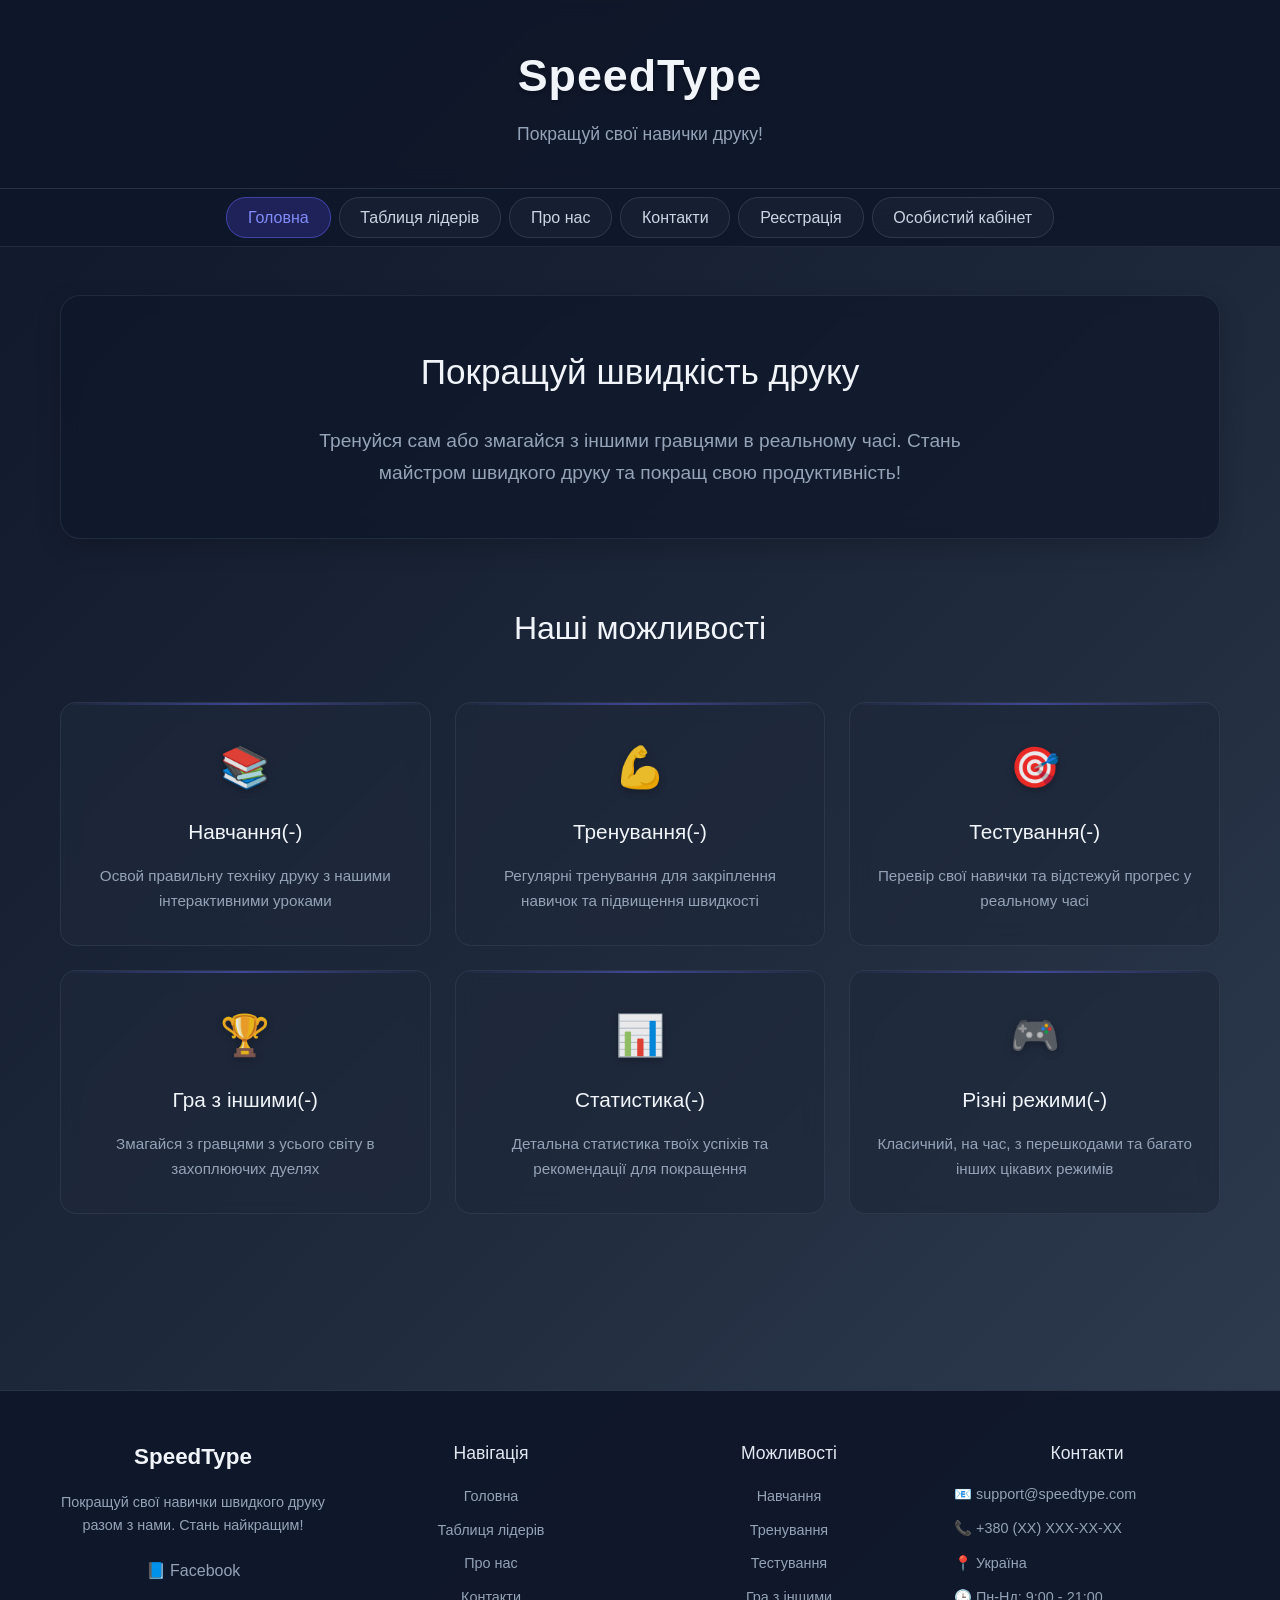
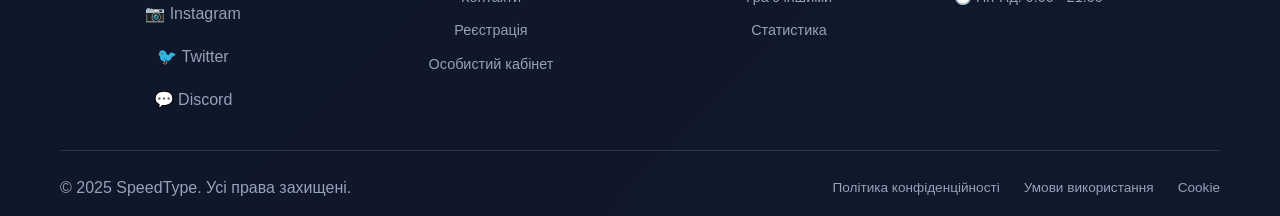
==== commit d751ddc6: "Add files via upload" ====
--- a/index.html
+++ b/index.html
@@ -16,18 +16,18 @@
     </header>
 
     <!-- Навігаційне меню -->
-    <nav class="main-nav">
-        <div class="container">
-            <ul class="nav-menu">
-                <li><a href="#" class="nav-link active">Головна</a></li>
-                <li><a href="#" class="nav-link">Таблиця лідерів</a></li>
-                <li><a href="#" class="nav-link">Про нас</a></li>
-                <li><a href="#" class="nav-link">Контакти</a></li>
-                <li><a href="#" class="nav-link">Реєстрація</a></li>
-                <li><a href="#" class="nav-link">Особистий кабінет</a></li>
-            </ul>
-        </div>
-    </nav>
+<nav class="main-nav">
+    <div class="container">
+        <ul class="nav-menu">
+            <li><a href="index.html" class="nav-link active">Головна</a></li>
+            <li><a href="pages/leaderboard/leaderboard.html" class="nav-link">Таблиця лідерів</a></li>
+            <li><a href="pages/about/about.html" class="nav-link">Про нас</a></li>
+            <li><a href="pages/contacts/contacts.html" class="nav-link">Контакти</a></li>
+            <li><a href="pages/register/register.html" class="nav-link">Реєстрація</a></li>
+            <li><a href="pages/profile/profile.html" class="nav-link">Особистий кабінет</a></li>
+        </ul>
+    </div>
+</nav>
 
     <!-- Головний контент -->
     <main class="main-content">
@@ -47,56 +47,33 @@
                 <div class="features-grid">
                     <div class="feature-card">
                         <div class="feature-icon">📚</div>
-                        <h3>Навчання</h3>
+                        <h3>Навчання(-)</h3>
                         <p>Освой правильну техніку друку з нашими інтерактивними уроками</p>
                     </div>
                     <div class="feature-card">
                         <div class="feature-icon">💪</div>
-                        <h3>Тренування</h3>
+                        <h3>Тренування(-)</h3>
                         <p>Регулярні тренування для закріплення навичок та підвищення швидкості</p>
                     </div>
                     <div class="feature-card">
                         <div class="feature-icon">🎯</div>
-                        <h3>Тестування</h3>
+                        <h3>Тестування(-)</h3>
                         <p>Перевір свої навички та відстежуй прогрес у реальному часі</p>
                     </div>
                     <div class="feature-card">
                         <div class="feature-icon">🏆</div>
-                        <h3>Гра з іншими</h3>
+                        <h3>Гра з іншими(-)</h3>
                         <p>Змагайся з гравцями з усього світу в захоплюючих дуелях</p>
                     </div>
                     <div class="feature-card">
                         <div class="feature-icon">📊</div>
-                        <h3>Статистика</h3>
+                        <h3>Статистика(-)</h3>
                         <p>Детальна статистика твоїх успіхів та рекомендації для покращення</p>
                     </div>
                     <div class="feature-card">
                         <div class="feature-icon">🎮</div>
-                        <h3>Різні режими</h3>
+                        <h3>Різні режими(-)</h3>
                         <p>Класичний, на час, з перешкодами та багато інших цікавих режимів</p>
-                    </div>
-                </div>
-            </section>
-
-            <!-- Додаткові можливості -->
-            <section class="additional-features">
-                <h2>Додаткові можливості</h2>
-                <div class="additional-grid">
-                    <div class="additional-card">
-                        <h4>🌙 Нічний режим</h4>
-                        <p>Зручне темне оформлення для роботи ввечері</p>
-                    </div>
-                    <div class="additional-card">
-                        <h4>📱 Адаптивність</h4>
-                        <p>Грай з будь-якого пристрою - комп'ютера, планшета чи телефона</p>
-                    </div>
-                    <div class="additional-card">
-                        <h4>🏅 Досягнення</h4>
-                        <p>Збирай нагороди та відкривай нові рівні майстерності</p>
-                    </div>
-                    <div class="additional-card">
-                        <h4>👥 Турніри</h4>
-                        <p>Беріть участь у щотижневих турнірах та вигравайте призи</p>
                     </div>
                 </div>
             </section>
@@ -107,8 +84,57 @@
     <footer class="footer">
         <div class="container">
             <div class="footer-content">
+                <div class="footer-section">
+                    <h3>SpeedType</h3>
+                    <p>Покращуй свої навички швидкого друку разом з нами. Стань найкращим!</p>
+                    <div class="social-links">
+                        <a href="#" class="social-link">📘 Facebook</a>
+                        <a href="#" class="social-link">📷 Instagram</a>
+                        <a href="#" class="social-link">🐦 Twitter</a>
+                        <a href="#" class="social-link">💬 Discord</a>
+                    </div>
+                </div>
+                
+                <div class="footer-section">
+                    <h4>Навігація</h4>
+                    <ul class="footer-links">
+                        <li><a href="index.html">Головна</a></li>
+                        <li><a href="pages/leaderboard.html">Таблиця лідерів</a></li>
+                        <li><a href="about.html">Про нас</a></li>
+                        <li><a href="contacts.html">Контакти</a></li>
+                        <li><a href="register.html">Реєстрація</a></li>
+                        <li><a href="profile.html">Особистий кабінет</a></li>
+                    </ul>
+                </div>
+                
+                <div class="footer-section">
+                    <h4>Можливості</h4>
+                    <ul class="footer-links">
+                        <li><a href="#">Навчання</a></li>
+                        <li><a href="#">Тренування</a></li>
+                        <li><a href="#">Тестування</a></li>
+                        <li><a href="#">Гра з іншими</a></li>
+                        <li><a href="#">Статистика</a></li>
+                    </ul>
+                </div>
+                
+                <div class="footer-section">
+                    <h4>Контакти</h4>
+                    <div class="contact-info">
+                        <p>📧 support@speedtype.com</p>
+                        <p>📞 +380 (XX) XXX-XX-XX</p>
+                        <p>📍 Україна</p>
+                        <p>🕒 Пн-Нд: 9:00 - 21:00</p>
+                    </div>
+                </div>
+            </div>
+            <div class="footer-bottom">
                 <p>&copy; 2025 SpeedType. Усі права захищені.</p>
-                <p>Покращуй свої навички разом з нами!</p>
+                <div class="footer-bottom-links">
+                    <a href="#">Політика конфіденційності</a>
+                    <a href="#">Умови використання</a>
+                    <a href="#">Cookie</a>
+                </div>
             </div>
         </div>
     </footer>
--- a/style.css
+++ b/style.css
@@ -319,4 +319,137 @@
 
 ::-webkit-scrollbar-thumb:hover {
     background: #64748b;
-}+}
+/* Футер */
+.footer {
+    background: rgba(15, 23, 42, 0.95);
+    color: #94a3b8;
+    padding: 3rem 0 1rem;
+    margin-top: 4rem;
+    backdrop-filter: blur(10px);
+    border-top: 1px solid rgba(100, 116, 139, 0.3);
+}
+
+.footer-content {
+    display: grid;
+    grid-template-columns: repeat(auto-fit, minmax(250px, 1fr));
+    gap: 2rem;
+    margin-bottom: 2rem;
+}
+
+.footer-section h3 {
+    color: #f1f5f9;
+    font-size: 1.4rem;
+    margin-bottom: 1rem;
+    font-weight: 600;
+}
+
+.footer-section h4 {
+    color: #e2e8f0;
+    font-size: 1.1rem;
+    margin-bottom: 1rem;
+    font-weight: 500;
+}
+
+.footer-section p {
+    line-height: 1.6;
+    margin-bottom: 1rem;
+}
+
+.social-links {
+    display: flex;
+    flex-direction: column;
+    gap: 0.5rem;
+}
+
+.social-link {
+    color: #94a3b8;
+    text-decoration: none;
+    transition: color 0.3s ease;
+    padding: 0.3rem 0;
+}
+
+.social-link:hover {
+    color: #818cf8;
+}
+
+.footer-links {
+    list-style: none;
+}
+
+.footer-links li {
+    margin-bottom: 0.5rem;
+}
+
+.footer-links a {
+    color: #94a3b8;
+    text-decoration: none;
+    transition: color 0.3s ease;
+    font-size: 0.9rem;
+}
+
+.footer-links a:hover {
+    color: #818cf8;
+}
+
+.contact-info p {
+    margin-bottom: 0.7rem;
+    font-size: 0.9rem;
+    display: flex;
+    align-items: center;
+    gap: 0.5rem;
+}
+
+.footer-bottom {
+    border-top: 1px solid rgba(100, 116, 139, 0.3);
+    padding-top: 1.5rem;
+    display: flex;
+    justify-content: space-between;
+    align-items: center;
+    flex-wrap: wrap;
+    gap: 1rem;
+}
+
+.footer-bottom-links {
+    display: flex;
+    gap: 1.5rem;
+}
+
+.footer-bottom-links a {
+    color: #94a3b8;
+    text-decoration: none;
+    font-size: 0.85rem;
+    transition: color 0.3s ease;
+}
+
+.footer-bottom-links a:hover {
+    color: #818cf8;
+}
+
+/* Адаптивність для футера */
+@media (max-width: 768px) {
+    .footer-content {
+        grid-template-columns: 1fr;
+        gap: 1.5rem;
+    }
+    
+    .footer-bottom {
+        flex-direction: column;
+        text-align: center;
+    }
+    
+    .footer-bottom-links {
+        justify-content: center;
+    }
+}
+
+@media (max-width: 480px) {
+    .footer {
+        padding: 2rem 0 1rem;
+    }
+    
+    .footer-bottom-links {
+        flex-direction: column;
+        gap: 0.5rem;
+    }
+}
